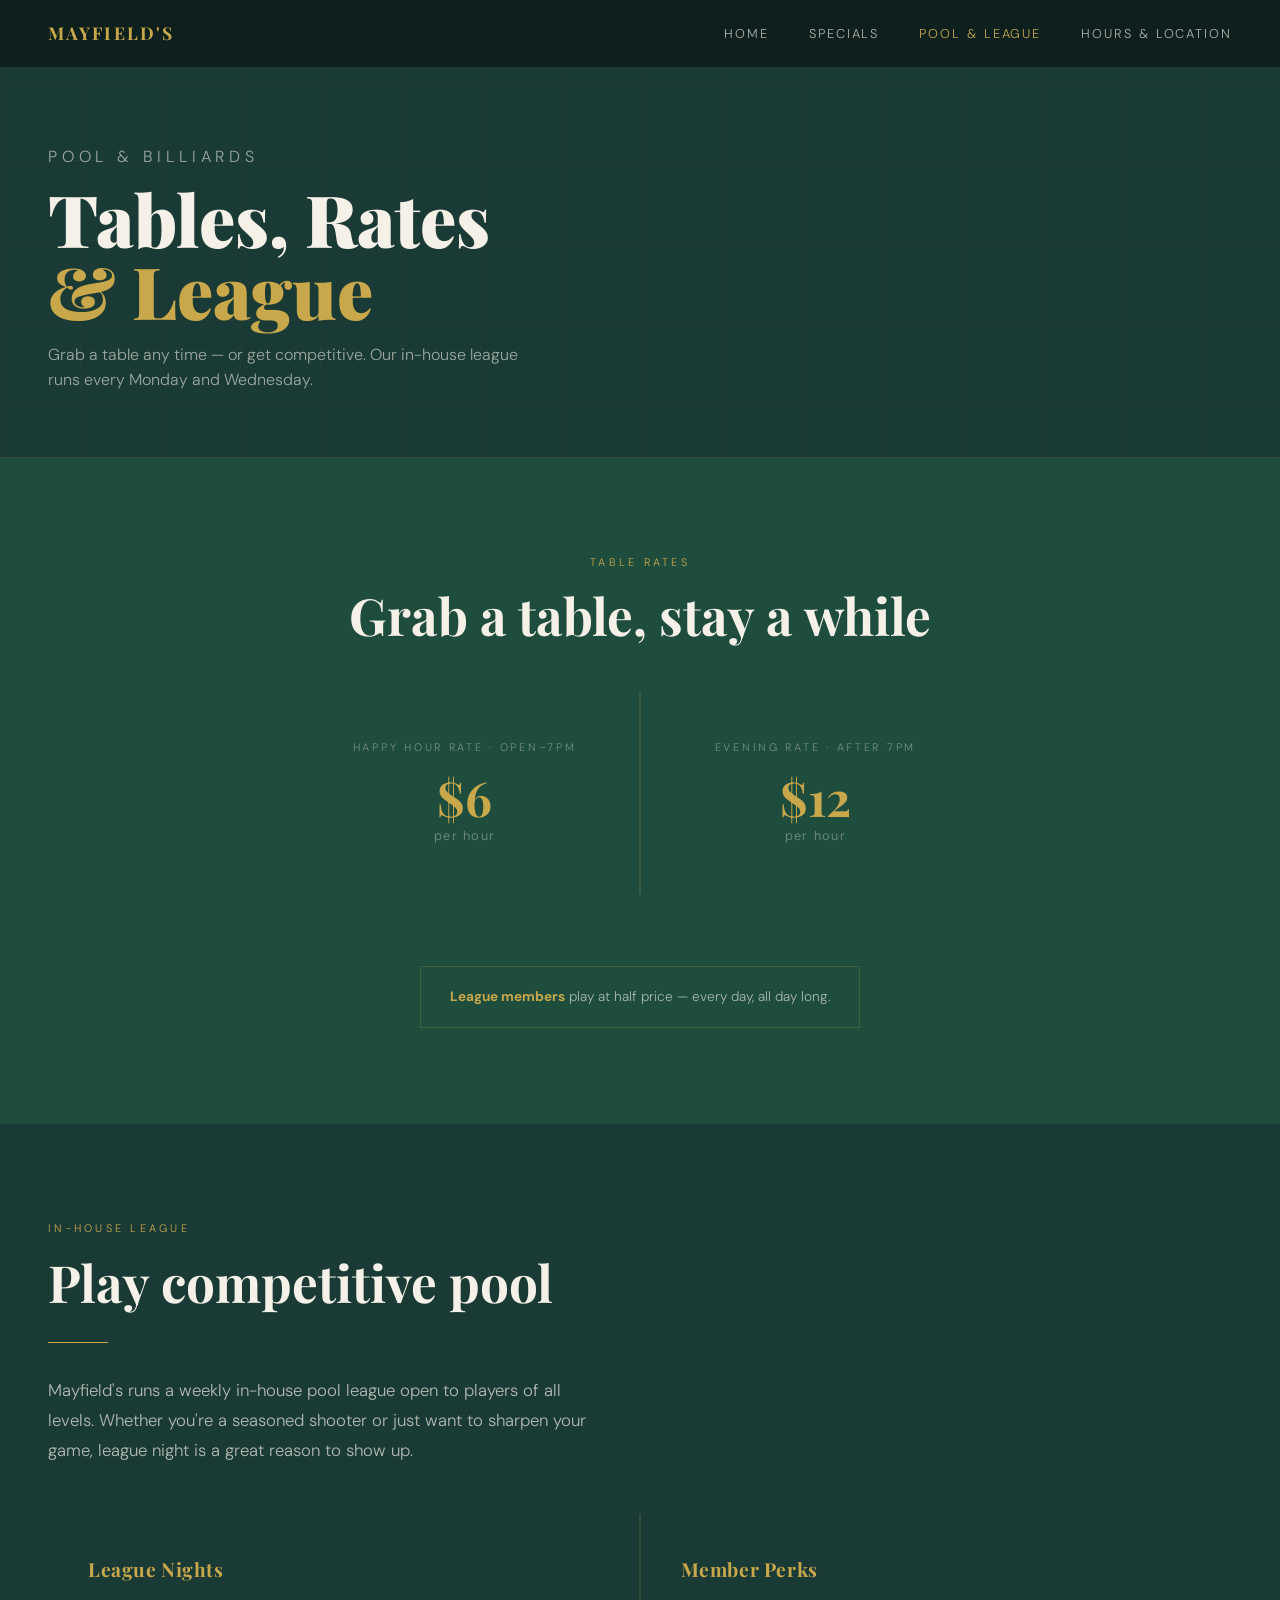
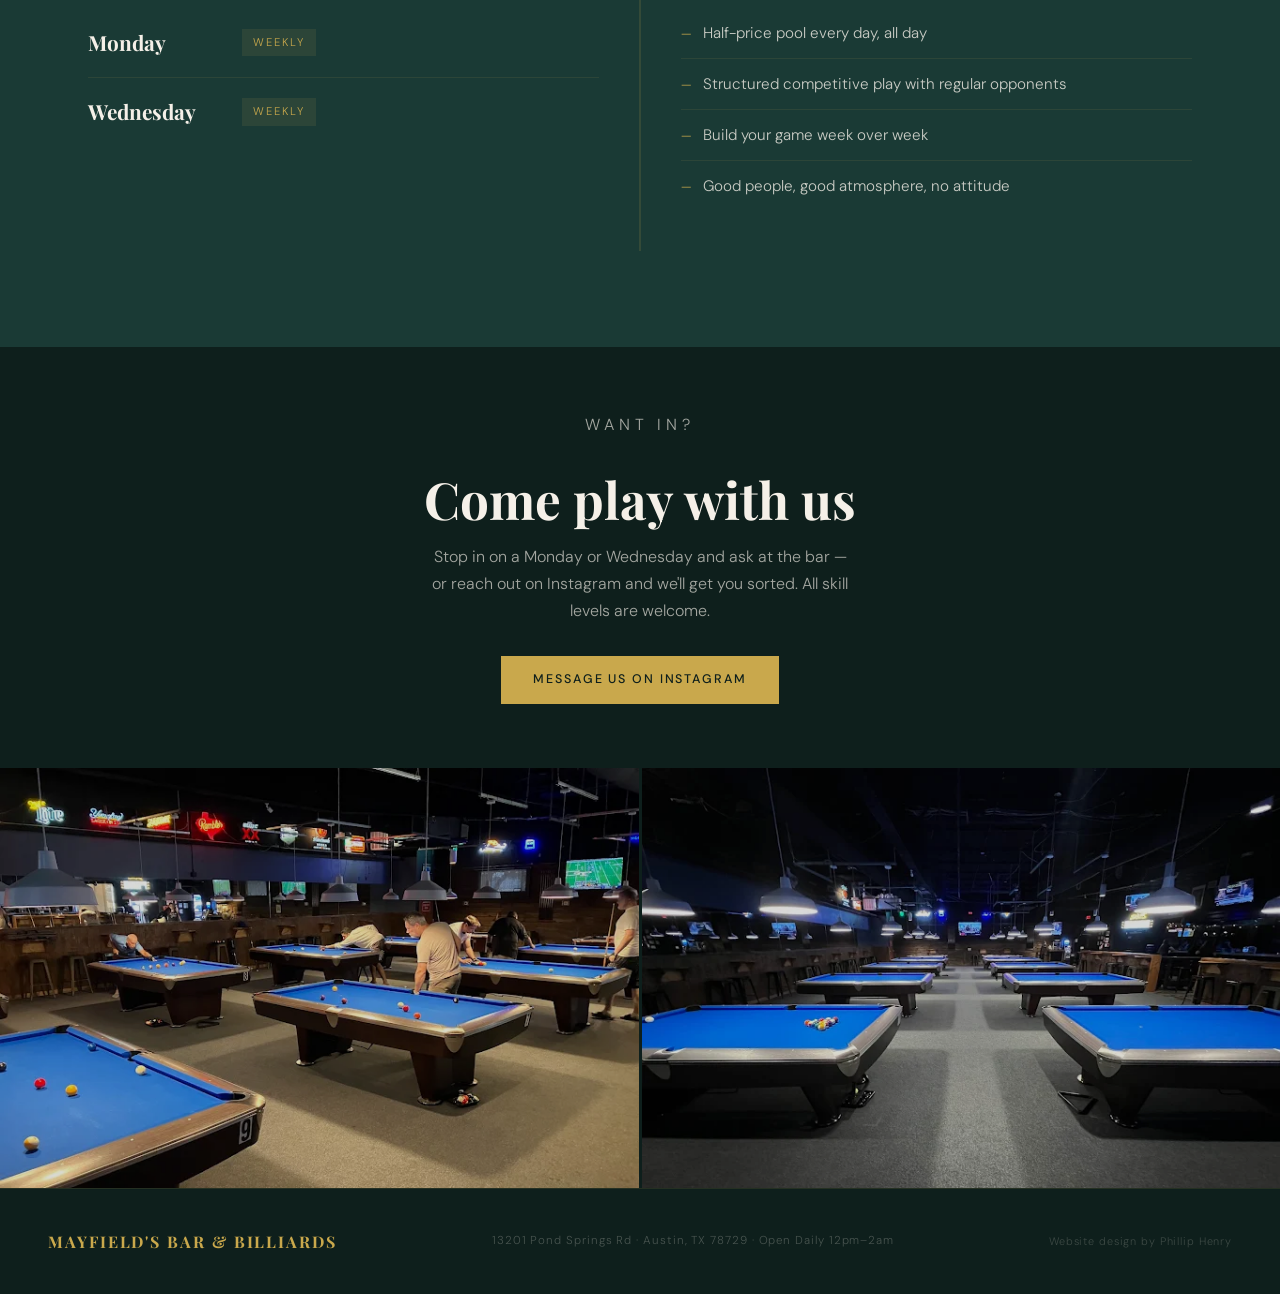
==== pool.html @ aad013f7 "Convert to multi-page site, add league section, shared stylesheet - Split single index.html into fou" ====
<!DOCTYPE html>
<html lang="en">
<head>
<meta charset="UTF-8">
<meta name="viewport" content="width=device-width, initial-scale=1.0">
<title>Pool, Rates & League — Mayfield's Bar & Billiards</title>
<meta name="description" content="Pool tables at Mayfield's Bar & Billiards. $6/hr happy hour, $12/hr after 7pm. In-house league plays every Monday and Wednesday — all skill levels welcome.">
<link rel="preconnect" href="https://fonts.googleapis.com">
<link href="https://fonts.googleapis.com/css2?family=Playfair+Display:wght@700;900&family=DM+Sans:wght@300;400;500&display=swap" rel="stylesheet">
<link rel="stylesheet" href="styles.css">
</head>
<body>

<!-- MOBILE MENU -->
<div class="mobile-menu" id="mobileMenu">
  <button class="mobile-menu-close" id="mobileClose" aria-label="Close menu">&#x2715;</button>
  <a href="index.html">Home</a>
  <a href="specials.html">Specials</a>
  <a href="pool.html">Pool &amp; League</a>
  <a href="hours.html">Hours &amp; Location</a>
</div>

<!-- NAV -->
<nav>
  <a href="index.html" class="nav-logo">Mayfield's</a>
  <ul class="nav-links">
    <li><a href="index.html">Home</a></li>
    <li><a href="specials.html">Specials</a></li>
    <li><a href="pool.html" class="active">Pool &amp; League</a></li>
    <li><a href="hours.html">Hours &amp; Location</a></li>
  </ul>
  <button class="hamburger" id="hamburger" aria-label="Open menu">
    <span></span><span></span><span></span>
  </button>
</nav>

<!-- PAGE HERO -->
<div class="page-hero">
  <p class="section-label">Pool &amp; Billiards</p>
  <h1>Tables, Rates<br><span style="color: var(--gold);">&amp; League</span></h1>
  <p>Grab a table any time — or get competitive. Our in-house league runs every Monday and Wednesday.</p>
</div>

<!-- POOL RATES -->
<section class="pool-section" id="rates">
  <p class="section-label">Table Rates</p>
  <h2 class="section-title">Grab a table, stay a while</h2>
  <div class="rates-container">
    <div class="rate-card">
      <p class="rate-time">Happy Hour Rate · Open–7pm</p>
      <p class="rate-price">$6</p>
      <p class="rate-unit">per hour</p>
    </div>
    <div class="rate-card">
      <p class="rate-time">Evening Rate · After 7pm</p>
      <p class="rate-price">$12</p>
      <p class="rate-unit">per hour</p>
    </div>
  </div>
  <div style="margin-top: 1.5rem;">
    <div class="rate-note">
      <strong>League members</strong> play at half price — every day, all day long.
    </div>
  </div>
</section>

<!-- LEAGUE -->
<section class="league-section" id="league">
  <p class="section-label">In-House League</p>
  <h2 class="section-title">Play competitive pool</h2>
  <div class="gold-rule"></div>
  <p class="league-intro">
    Mayfield's runs a weekly in-house pool league open to players of all levels. Whether you're a seasoned shooter or just want to sharpen your game, league night is a great reason to show up.
  </p>

  <div class="league-grid">

    <div class="league-card">
      <h3>League Nights</h3>
      <div class="league-night">
        <span class="league-day-name">Monday</span>
        <span class="league-night-tag">Weekly</span>
      </div>
      <div class="league-night">
        <span class="league-day-name">Wednesday</span>
        <span class="league-night-tag">Weekly</span>
      </div>
    </div>

    <div class="league-card">
      <h3>Member Perks</h3>
      <ul class="league-perks">
        <li>Half-price pool every day, all day</li>
        <li>Structured competitive play with regular opponents</li>
        <li>Build your game week over week</li>
        <li>Good people, good atmosphere, no attitude</li>
      </ul>
    </div>

  </div>
</section>

<!-- JOIN LEAGUE CTA -->
<div class="league-join">
  <p class="section-label" style="text-align: center;">Want In?</p>
  <h2 class="section-title" style="text-align: center; margin-bottom: 1rem;">Come play with us</h2>
  <p>Stop in on a Monday or Wednesday and ask at the bar — or reach out on Instagram and we'll get you sorted. All skill levels are welcome.</p>
  <a href="https://www.instagram.com/mayfields_bar__and_billiards/" class="btn-primary" target="_blank" rel="noopener noreferrer">Message Us on Instagram</a>
</div>

<!-- PHOTO STRIP -->
<div class="photo-strip">
  <img src="images/players.webp" alt="Players shooting pool at Mayfield's">
  <img src="images/tables-empty.webp" alt="Pool tables at Mayfield's Bar & Billiards">
</div>

<!-- FOOTER -->
<footer>
  <a href="index.html" class="footer-logo">Mayfield's Bar &amp; Billiards</a>
  <div class="footer-copy">13201 Pond Springs Rd · Austin, TX 78729 · Open Daily 12pm–2am</div>
  <div class="footer-credit">Website design by Phillip Henry</div>
</footer>

<script>
  const hamburger = document.getElementById('hamburger');
  const mobileMenu = document.getElementById('mobileMenu');
  const mobileClose = document.getElementById('mobileClose');
  hamburger.addEventListener('click', () => mobileMenu.classList.add('open'));
  mobileClose.addEventListener('click', () => mobileMenu.classList.remove('open'));
  mobileMenu.addEventListener('click', e => { if (e.target === mobileMenu) mobileMenu.classList.remove('open'); });
</script>
</body>
</html>
---- styles.css ----
/* ─── RESET & TOKENS ─── */
*, *::before, *::after { margin: 0; padding: 0; box-sizing: border-box; }

:root {
  --teal: #1a3a35;
  --teal-mid: #2a5248;
  --teal-light: #3d7a6e;
  --gold: #c9a84c;
  --gold-light: #e0c075;
  --cream: #f5f0e8;
  --dark: #0e1f1c;
  --felt: #1e4d3e;
}

html { scroll-behavior: smooth; }

body {
  background: var(--dark);
  color: var(--cream);
  font-family: 'DM Sans', sans-serif;
  font-weight: 300;
  line-height: 1.6;
  overflow-x: hidden;
}

body::before {
  content: '';
  position: fixed;
  inset: 0;
  background-image: url("data:image/svg+xml,%3Csvg viewBox='0 0 256 256' xmlns='http://www.w3.org/2000/svg'%3E%3Cfilter id='noise'%3E%3CfeTurbulence type='fractalNoise' baseFrequency='0.9' numOctaves='4' stitchTiles='stitch'/%3E%3C/filter%3E%3Crect width='100%25' height='100%25' filter='url(%23noise)' opacity='0.04'/%3E%3C/svg%3E");
  pointer-events: none;
  z-index: 0;
  opacity: 0.4;
}

/* ─── NAV ─── */
nav {
  position: fixed;
  top: 0; left: 0; right: 0;
  z-index: 100;
  display: flex;
  justify-content: space-between;
  align-items: center;
  padding: 1.2rem 3rem;
  background: rgba(14, 31, 28, 0.92);
  backdrop-filter: blur(12px);
  border-bottom: 1px solid rgba(201, 168, 76, 0.15);
}

.nav-logo {
  font-family: 'Playfair Display', serif;
  font-size: 1.1rem;
  font-weight: 700;
  color: var(--gold);
  letter-spacing: 0.12em;
  text-transform: uppercase;
  text-decoration: none;
}

.nav-links {
  display: flex;
  gap: 2.5rem;
  list-style: none;
}

.nav-links a {
  color: var(--cream);
  text-decoration: none;
  font-size: 0.8rem;
  letter-spacing: 0.15em;
  text-transform: uppercase;
  opacity: 0.7;
  transition: opacity 0.2s, color 0.2s;
}

.nav-links a:hover,
.nav-links a.active { opacity: 1; color: var(--gold); }

/* Hamburger */
.hamburger {
  display: none;
  flex-direction: column;
  gap: 5px;
  background: none;
  border: none;
  padding: 4px;
  cursor: pointer;
}

.hamburger span {
  display: block;
  width: 22px;
  height: 2px;
  background: var(--gold);
}

/* Mobile overlay menu */
.mobile-menu {
  display: none;
  position: fixed;
  inset: 0;
  background: rgba(14, 31, 28, 0.98);
  z-index: 99;
  flex-direction: column;
  justify-content: center;
  align-items: center;
  gap: 2.5rem;
}

.mobile-menu.open { display: flex; }

.mobile-menu a {
  color: var(--cream);
  text-decoration: none;
  font-size: 1.4rem;
  font-family: 'Playfair Display', serif;
  letter-spacing: 0.05em;
  transition: color 0.2s;
}

.mobile-menu a:hover { color: var(--gold); }

.mobile-menu-close {
  position: absolute;
  top: 1.5rem;
  right: 1.5rem;
  font-size: 2rem;
  color: var(--gold);
  background: none;
  border: none;
  cursor: pointer;
  line-height: 1;
  padding: 0.5rem;
}

/* ─── PAGE HERO (inner pages) ─── */
.page-hero {
  padding: 9rem 3rem 4rem;
  background: var(--teal);
  border-bottom: 1px solid rgba(201, 168, 76, 0.15);
  position: relative;
  z-index: 1;
  overflow: hidden;
}

.page-hero::after {
  content: '';
  position: absolute;
  inset: 0;
  background-image:
    linear-gradient(rgba(201, 168, 76, 0.03) 1px, transparent 1px),
    linear-gradient(90deg, rgba(201, 168, 76, 0.03) 1px, transparent 1px);
  background-size: 80px 80px;
}

.page-hero .section-label { margin-bottom: 0.75rem; }

.page-hero h1 {
  font-family: 'Playfair Display', serif;
  font-size: clamp(2.5rem, 6vw, 4.5rem);
  font-weight: 900;
  line-height: 1;
  color: var(--cream);
  margin-bottom: 1rem;
  position: relative;
  z-index: 1;
}

.page-hero p {
  font-size: 1rem;
  color: rgba(245, 240, 232, 0.6);
  max-width: 480px;
  position: relative;
  z-index: 1;
}

/* ─── SHARED SECTION STYLES ─── */
section {
  position: relative;
  z-index: 1;
  padding: 6rem 3rem;
}

.section-label {
  font-size: 0.68rem;
  letter-spacing: 0.3em;
  text-transform: uppercase;
  color: var(--gold);
  margin-bottom: 1rem;
}

.section-title {
  font-family: 'Playfair Display', serif;
  font-size: clamp(2rem, 4vw, 3.2rem);
  font-weight: 700;
  line-height: 1.1;
  color: var(--cream);
  margin-bottom: 2rem;
}

.gold-rule {
  width: 60px;
  height: 1px;
  background: var(--gold);
  margin-bottom: 2rem;
}

/* ─── BUTTONS ─── */
.btn-primary {
  background: var(--gold);
  color: var(--dark);
  padding: 0.85rem 2rem;
  border: none;
  font-family: 'DM Sans', sans-serif;
  font-size: 0.78rem;
  font-weight: 500;
  letter-spacing: 0.15em;
  text-transform: uppercase;
  cursor: pointer;
  text-decoration: none;
  display: inline-block;
  transition: background 0.2s, transform 0.15s;
}

.btn-primary:hover { background: var(--gold-light); transform: translateY(-1px); }

.btn-ghost {
  border: 1px solid rgba(201, 168, 76, 0.4);
  color: var(--gold);
  padding: 0.85rem 2rem;
  background: none;
  font-family: 'DM Sans', sans-serif;
  font-size: 0.78rem;
  font-weight: 500;
  letter-spacing: 0.15em;
  text-transform: uppercase;
  cursor: pointer;
  text-decoration: none;
  display: inline-block;
  transition: border-color 0.2s, background 0.2s;
}

.btn-ghost:hover { border-color: var(--gold); background: rgba(201, 168, 76, 0.08); }

/* ─── HERO (index only) ─── */
.hero {
  min-height: 100vh;
  display: flex;
  flex-direction: column;
  justify-content: flex-end;
  padding: 0 3rem 5rem;
  position: relative;
  background: linear-gradient(160deg, rgba(14,31,28,0.92) 0%, rgba(26,58,53,0.85) 60%, rgba(30,77,62,0.92) 100%), url('images/interior.jpg') center/cover no-repeat;
  overflow: hidden;
}

.hero-decoration {
  position: absolute;
  top: 15%;
  right: 8%;
  width: 280px;
  height: 280px;
  opacity: 0.06;
}

.table-lines {
  position: absolute;
  inset: 0;
  background-image:
    linear-gradient(rgba(201, 168, 76, 0.04) 1px, transparent 1px),
    linear-gradient(90deg, rgba(201, 168, 76, 0.04) 1px, transparent 1px);
  background-size: 80px 80px;
}

.hero-eyebrow {
  font-size: 0.72rem;
  letter-spacing: 0.3em;
  text-transform: uppercase;
  color: var(--gold);
  margin-bottom: 1rem;
  animation: fadeUp 0.8s ease forwards;
  opacity: 0;
}

.hero-title {
  font-family: 'Playfair Display', serif;
  font-size: clamp(4rem, 9vw, 8rem);
  font-weight: 900;
  line-height: 0.9;
  color: var(--cream);
  margin-bottom: 1.5rem;
  animation: fadeUp 0.8s 0.15s ease forwards;
  opacity: 0;
}

.hero-title span { color: var(--gold); display: block; }

.hero-sub {
  font-size: 1rem;
  color: rgba(245, 240, 232, 0.55);
  letter-spacing: 0.05em;
  max-width: 360px;
  margin-bottom: 2.5rem;
  animation: fadeUp 0.8s 0.3s ease forwards;
  opacity: 0;
}

.hero-cta {
  display: flex;
  gap: 1rem;
  flex-wrap: wrap;
  animation: fadeUp 0.8s 0.45s ease forwards;
  opacity: 0;
}

.hero-scroll-hint {
  position: absolute;
  bottom: 2rem;
  right: 3rem;
  font-size: 0.68rem;
  letter-spacing: 0.25em;
  text-transform: uppercase;
  color: rgba(245, 240, 232, 0.3);
  writing-mode: vertical-rl;
  animation: fadeUp 1s 0.8s ease forwards;
  opacity: 0;
}

/* ─── ABOUT ─── */
.about {
  background: var(--teal);
  display: grid;
  grid-template-columns: 1fr 1fr;
  gap: 5rem;
  align-items: center;
}

.about-text p {
  font-size: 1.05rem;
  color: rgba(245, 240, 232, 0.75);
  line-height: 1.8;
  margin-bottom: 1.2rem;
}

.about-stats {
  display: grid;
  grid-template-columns: 1fr 1fr;
  gap: 1.5px;
  background: rgba(201, 168, 76, 0.15);
}

.stat-box {
  background: var(--teal);
  padding: 2.5rem 2rem;
  text-align: center;
}

.stat-num {
  font-family: 'Playfair Display', serif;
  font-size: 3rem;
  font-weight: 700;
  color: var(--gold);
  display: block;
  line-height: 1;
  margin-bottom: 0.5rem;
}

.stat-label {
  font-size: 0.72rem;
  letter-spacing: 0.2em;
  text-transform: uppercase;
  color: rgba(245, 240, 232, 0.5);
}

/* ─── PHOTO STRIP ─── */
.photo-strip {
  display: grid;
  grid-template-columns: 1fr 1fr;
  height: 420px;
  gap: 3px;
  position: relative;
  z-index: 1;
}

.photo-strip img {
  width: 100%;
  height: 100%;
  object-fit: cover;
  display: block;
  filter: brightness(0.85);
  transition: filter 0.3s;
}

.photo-strip img:hover { filter: brightness(1); }

/* ─── PAGE LINK CARDS (home teaser grid) ─── */
.page-links { background: var(--dark); }

.page-link-grid {
  display: grid;
  grid-template-columns: repeat(3, 1fr);
  gap: 1.5px;
  background: rgba(201, 168, 76, 0.15);
  margin-top: 3rem;
}

.page-link-card {
  background: var(--dark);
  padding: 3rem 2.5rem;
  text-decoration: none;
  color: inherit;
  display: block;
  transition: background 0.2s;
}

.page-link-card:hover { background: rgba(26, 58, 53, 0.8); }

.page-link-card h3 {
  font-family: 'Playfair Display', serif;
  font-size: 1.4rem;
  color: var(--cream);
  margin-bottom: 0.75rem;
}

.page-link-card > p {
  font-size: 0.9rem;
  color: rgba(245, 240, 232, 0.6);
  line-height: 1.7;
  margin-bottom: 1.5rem;
}

.link-arrow {
  font-size: 0.75rem;
  letter-spacing: 0.15em;
  text-transform: uppercase;
  color: var(--gold);
}

/* ─── SPECIALS ─── */
.specials { background: var(--dark); }

.specials-grid {
  display: grid;
  grid-template-columns: 1fr 1fr;
  gap: 3rem;
  margin-top: 3rem;
}

.happy-hour-card {
  background: var(--teal);
  border: 1px solid rgba(201, 168, 76, 0.25);
  padding: 2.5rem;
  position: relative;
  overflow: hidden;
}

.happy-hour-card::before {
  content: 'HAPPY HOUR';
  position: absolute;
  top: -0.5rem;
  right: -1rem;
  font-family: 'Playfair Display', serif;
  font-size: 5rem;
  font-weight: 900;
  color: rgba(201, 168, 76, 0.05);
  white-space: nowrap;
  pointer-events: none;
}

.happy-hour-card h3 {
  font-family: 'Playfair Display', serif;
  font-size: 1.4rem;
  color: var(--gold);
  margin-bottom: 0.4rem;
}

.happy-hour-card .subtitle {
  font-size: 0.75rem;
  letter-spacing: 0.15em;
  text-transform: uppercase;
  color: rgba(245, 240, 232, 0.4);
  margin-bottom: 1.8rem;
}

.hh-item {
  display: flex;
  justify-content: space-between;
  align-items: center;
  padding: 0.7rem 0;
  border-bottom: 1px solid rgba(201, 168, 76, 0.1);
  font-size: 0.95rem;
}

.hh-item:last-child { border-bottom: none; }
.hh-price { color: var(--gold); font-weight: 500; }

.daily-specials-card {
  background: var(--teal);
  border: 1px solid rgba(201, 168, 76, 0.25);
  padding: 2.5rem;
}

.daily-specials-card h3 {
  font-family: 'Playfair Display', serif;
  font-size: 1.4rem;
  color: var(--gold);
  margin-bottom: 0.4rem;
}

.daily-specials-card .subtitle {
  font-size: 0.75rem;
  letter-spacing: 0.15em;
  text-transform: uppercase;
  color: rgba(245, 240, 232, 0.4);
  margin-bottom: 1.8rem;
}

.day-row {
  display: flex;
  gap: 1rem;
  padding: 0.6rem 0;
  border-bottom: 1px solid rgba(201, 168, 76, 0.08);
  font-size: 0.9rem;
  align-items: baseline;
}

.day-row:last-child { border-bottom: none; }

.day-name {
  font-weight: 500;
  color: var(--gold);
  min-width: 80px;
  font-size: 0.78rem;
  letter-spacing: 0.1em;
  text-transform: uppercase;
}

.day-deal { color: rgba(245, 240, 232, 0.75); }

/* ─── POOL RATES ─── */
.pool-section { background: var(--felt); text-align: center; }

.rates-container {
  display: flex;
  gap: 1.5px;
  background: rgba(201, 168, 76, 0.15);
  margin: 3rem auto 0;
  max-width: 700px;
}

.rate-card {
  flex: 1;
  background: var(--felt);
  padding: 3rem 2rem;
  text-align: center;
}

.rate-time {
  font-size: 0.68rem;
  letter-spacing: 0.25em;
  text-transform: uppercase;
  color: rgba(245, 240, 232, 0.4);
  margin-bottom: 1rem;
}

.rate-price {
  font-family: 'Playfair Display', serif;
  font-size: 3rem;
  font-weight: 700;
  color: var(--gold);
  line-height: 1;
  margin-bottom: 0.3rem;
}

.rate-unit {
  font-size: 0.8rem;
  color: rgba(245, 240, 232, 0.4);
  letter-spacing: 0.1em;
}

.rate-note {
  margin-top: 3rem;
  padding: 1.2rem 1.8rem;
  border: 1px solid rgba(201, 168, 76, 0.2);
  display: inline-block;
  font-size: 0.85rem;
  color: rgba(245, 240, 232, 0.65);
}

.rate-note strong { color: var(--gold); }

/* ─── LEAGUE ─── */
.league-section { background: var(--teal); }

.league-intro {
  font-size: 1.05rem;
  color: rgba(245, 240, 232, 0.7);
  max-width: 560px;
  line-height: 1.8;
  margin-bottom: 3rem;
}

.league-grid {
  display: grid;
  grid-template-columns: 1fr 1fr;
  gap: 1.5px;
  background: rgba(201, 168, 76, 0.15);
}

.league-card {
  background: var(--teal);
  padding: 2.5rem;
}

.league-card h3 {
  font-family: 'Playfair Display', serif;
  font-size: 1.2rem;
  color: var(--gold);
  margin-bottom: 1.5rem;
  letter-spacing: 0.03em;
}

.league-night {
  display: flex;
  align-items: center;
  gap: 1.5rem;
  padding: 1.1rem 0;
  border-bottom: 1px solid rgba(201, 168, 76, 0.1);
}

.league-night:last-of-type { border-bottom: none; }

.league-day-name {
  font-family: 'Playfair Display', serif;
  font-size: 1.3rem;
  font-weight: 700;
  color: var(--cream);
  min-width: 130px;
}

.league-night-tag {
  font-size: 0.7rem;
  letter-spacing: 0.18em;
  text-transform: uppercase;
  color: var(--gold);
  background: rgba(201, 168, 76, 0.1);
  padding: 0.3rem 0.7rem;
}

.league-perks {
  list-style: none;
}

.league-perks li {
  display: flex;
  align-items: flex-start;
  gap: 0.75rem;
  padding: 0.85rem 0;
  border-bottom: 1px solid rgba(201, 168, 76, 0.1);
  font-size: 0.95rem;
  color: rgba(245, 240, 232, 0.8);
  line-height: 1.5;
}

.league-perks li:last-child { border-bottom: none; }

.league-perks li::before {
  content: '—';
  color: var(--gold);
  font-size: 0.8rem;
  flex-shrink: 0;
  margin-top: 0.15rem;
}

.league-join {
  background: var(--dark);
  text-align: center;
  padding: 4rem 3rem;
}

.league-join p {
  font-size: 1rem;
  color: rgba(245, 240, 232, 0.65);
  margin-bottom: 2rem;
  max-width: 420px;
  margin-left: auto;
  margin-right: auto;
  line-height: 1.7;
}

/* ─── HOURS ─── */
.hours-section {
  background: var(--teal);
  display: grid;
  grid-template-columns: 1fr 1fr;
  gap: 5rem;
  align-items: center;
}

.hours-list { margin-top: 1.5rem; }

.hours-row {
  display: flex;
  justify-content: space-between;
  padding: 0.75rem 0;
  border-bottom: 1px solid rgba(201, 168, 76, 0.1);
  font-size: 0.9rem;
}

.hours-row:last-child { border-bottom: none; }
.hours-day { color: rgba(245, 240, 232, 0.5); }
.hours-time { color: var(--cream); }

/* ─── SOCIAL ─── */
.social-section { background: var(--dark); text-align: center; }

.social-icons {
  display: flex;
  gap: 1.5rem;
  margin-top: 2rem;
  justify-content: center;
  flex-wrap: wrap;
}

.social-link {
  display: flex;
  align-items: center;
  gap: 0.6rem;
  padding: 0.7rem 1.4rem;
  border: 1px solid rgba(201, 168, 76, 0.3);
  color: var(--gold);
  text-decoration: none;
  font-size: 0.78rem;
  letter-spacing: 0.12em;
  text-transform: uppercase;
  transition: background 0.2s;
}

.social-link:hover { background: rgba(201, 168, 76, 0.08); }

/* ─── LOCATION ─── */
.location-section {
  background: var(--dark);
  text-align: center;
  padding-bottom: 0;
}

.address-block {
  margin-top: 1.5rem;
  font-size: 1rem;
  color: rgba(245, 240, 232, 0.7);
  line-height: 1.9;
}

.map-embed {
  margin-top: 3rem;
  border-top: 1px solid rgba(201, 168, 76, 0.15);
  overflow: hidden;
  width: 100%;
}

/* ─── FOOTER ─── */
footer {
  background: var(--dark);
  border-top: 1px solid rgba(201, 168, 76, 0.12);
  padding: 2.5rem 3rem;
  display: flex;
  justify-content: space-between;
  align-items: center;
  position: relative;
  z-index: 1;
}

.footer-logo {
  font-family: 'Playfair Display', serif;
  font-size: 1rem;
  font-weight: 700;
  color: var(--gold);
  letter-spacing: 0.12em;
  text-transform: uppercase;
  text-decoration: none;
}

.footer-copy {
  font-size: 0.72rem;
  color: rgba(245, 240, 232, 0.25);
  letter-spacing: 0.08em;
}

.footer-credit {
  font-size: 0.68rem;
  color: rgba(245, 240, 232, 0.2);
  letter-spacing: 0.08em;
}

/* ─── ANIMATION ─── */
@keyframes fadeUp {
  from { opacity: 0; transform: translateY(24px); }
  to   { opacity: 1; transform: translateY(0); }
}

/* ─── RESPONSIVE ─── */
@media (max-width: 768px) {
  nav { padding: 1rem 1.5rem; }
  .nav-links { display: none; }
  .hamburger { display: flex; }

  section { padding: 4rem 1.5rem; }
  .page-hero { padding: 7rem 1.5rem 3rem; }
  .hero { padding: 0 1.5rem 4rem; }

  .about,
  .hours-section { grid-template-columns: 1fr; gap: 2.5rem; }

  .photo-strip { grid-template-columns: 1fr; height: auto; }
  .photo-strip img { height: 260px; }

  .specials-grid,
  .league-grid,
  .page-link-grid { grid-template-columns: 1fr; gap: 0; }

  .rates-container { flex-direction: column; }

  footer { flex-direction: column; gap: 1rem; text-align: center; }
}
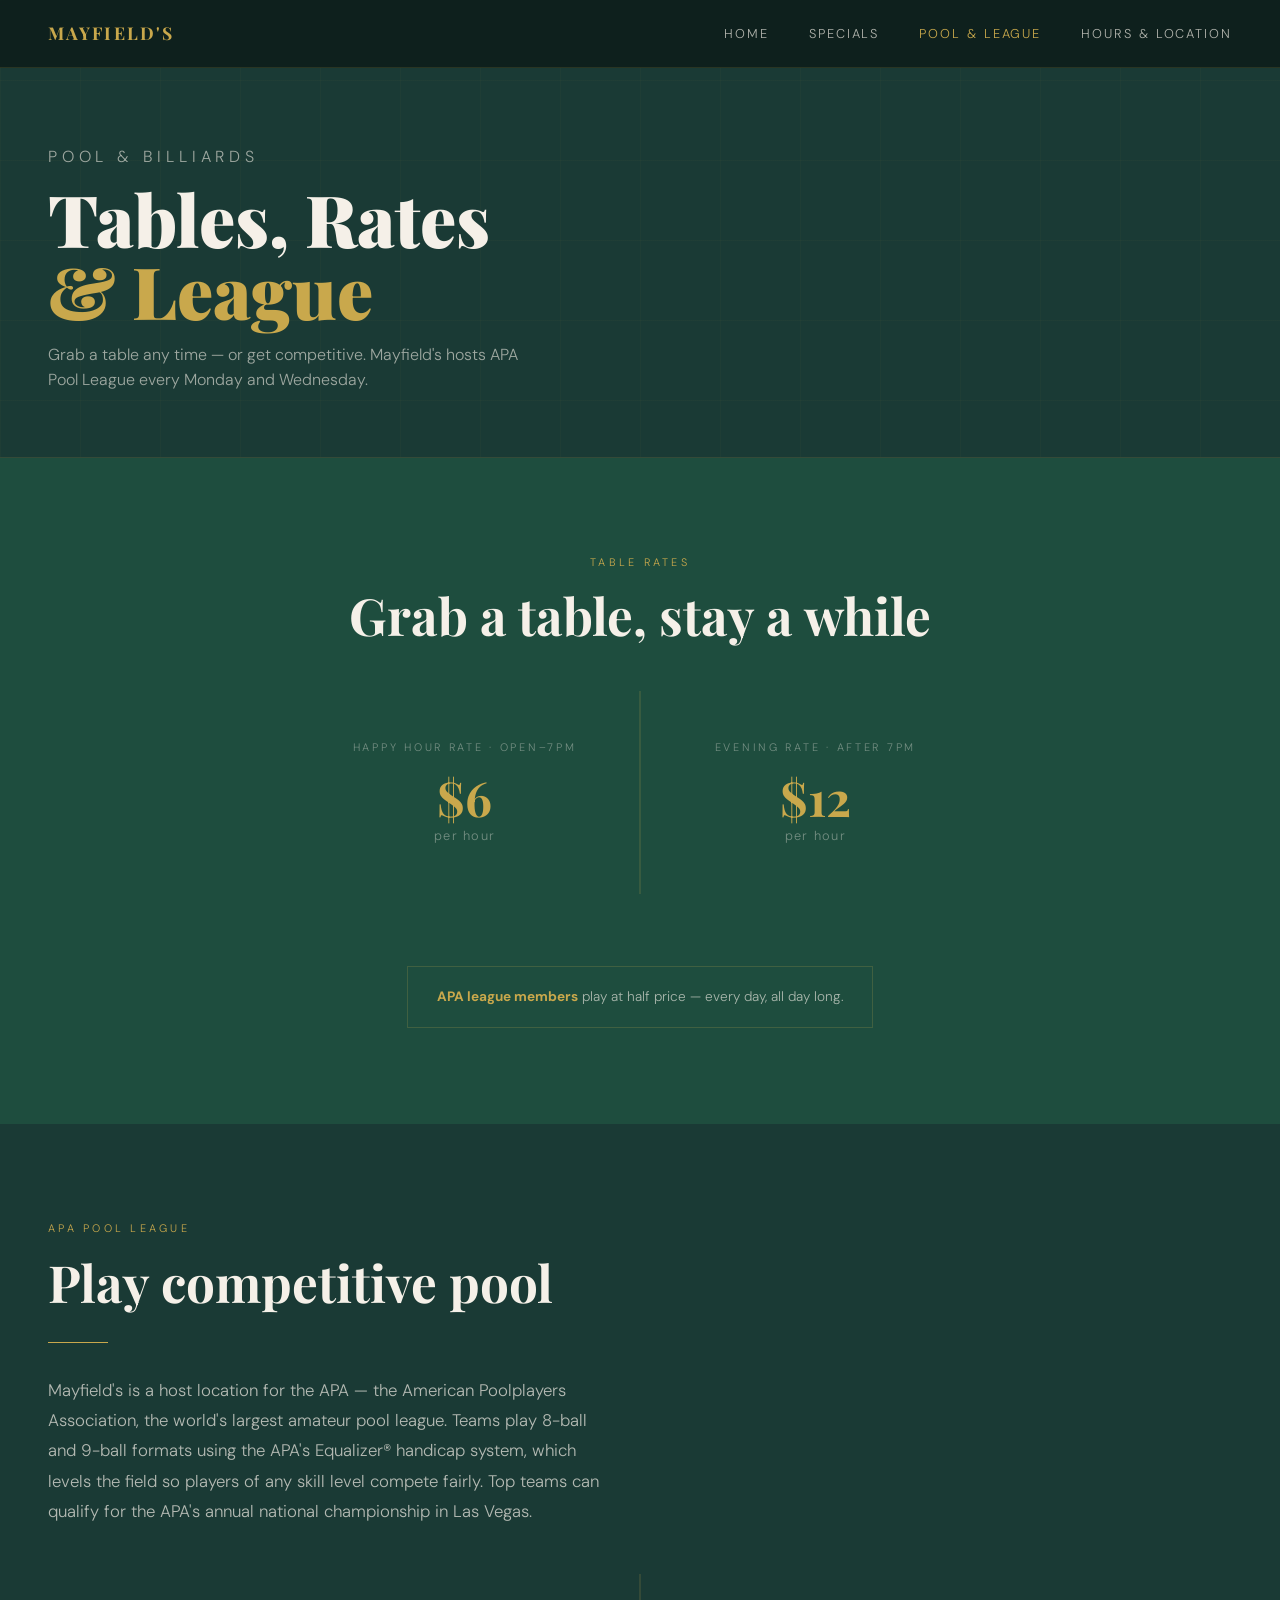
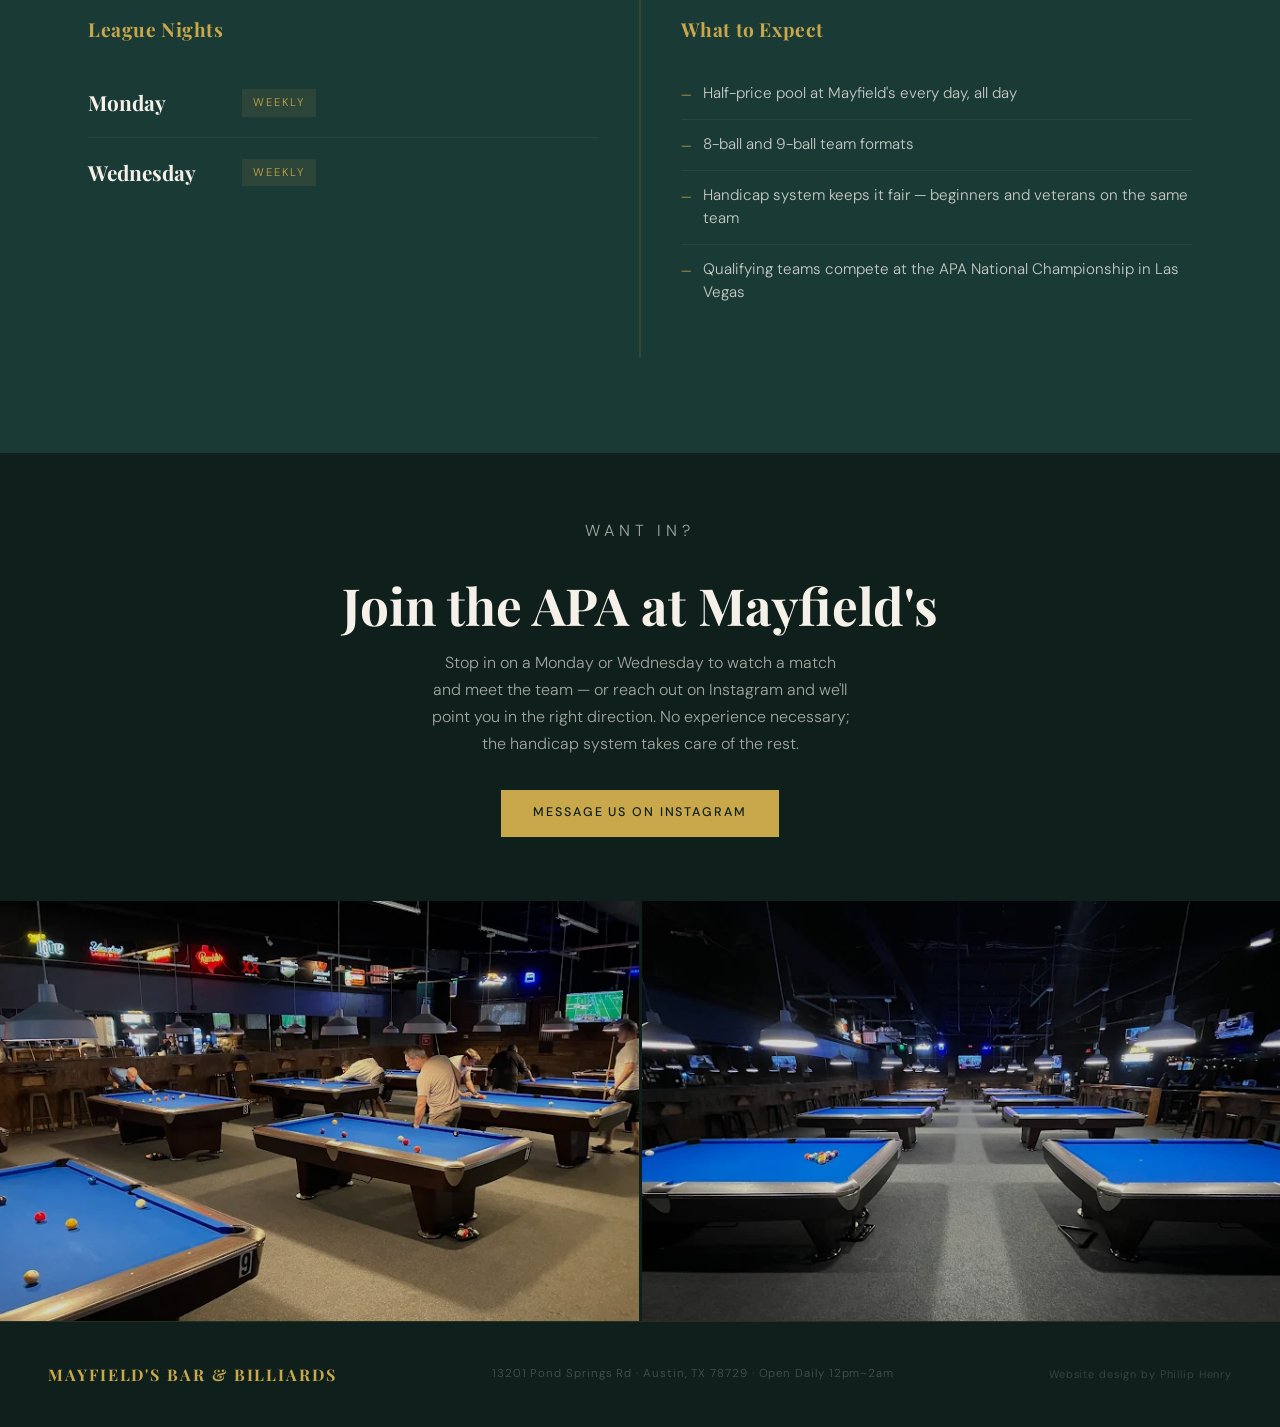
==== commit 85a878a4: "Update league references to APA Pool League with accurate description" ====
--- a/pool.html
+++ b/pool.html
@@ -4,7 +4,7 @@
 <meta charset="UTF-8">
 <meta name="viewport" content="width=device-width, initial-scale=1.0">
 <title>Pool, Rates & League — Mayfield's Bar & Billiards</title>
-<meta name="description" content="Pool tables at Mayfield's Bar & Billiards. $6/hr happy hour, $12/hr after 7pm. In-house league plays every Monday and Wednesday — all skill levels welcome.">
+<meta name="description" content="Pool tables at Mayfield's Bar & Billiards. $6/hr happy hour, $12/hr after 7pm. APA Pool League meets every Monday and Wednesday — handicapped play, all skill levels welcome.">
 <link rel="preconnect" href="https://fonts.googleapis.com">
 <link href="https://fonts.googleapis.com/css2?family=Playfair+Display:wght@700;900&family=DM+Sans:wght@300;400;500&display=swap" rel="stylesheet">
 <link rel="stylesheet" href="styles.css">
@@ -38,7 +38,7 @@
 <div class="page-hero">
   <p class="section-label">Pool &amp; Billiards</p>
   <h1>Tables, Rates<br><span style="color: var(--gold);">&amp; League</span></h1>
-  <p>Grab a table any time — or get competitive. Our in-house league runs every Monday and Wednesday.</p>
+  <p>Grab a table any time — or get competitive. Mayfield's hosts APA Pool League every Monday and Wednesday.</p>
 </div>
 
 <!-- POOL RATES -->
@@ -59,18 +59,18 @@
   </div>
   <div style="margin-top: 1.5rem;">
     <div class="rate-note">
-      <strong>League members</strong> play at half price — every day, all day long.
+      <strong>APA league members</strong> play at half price — every day, all day long.
     </div>
   </div>
 </section>
 
 <!-- LEAGUE -->
 <section class="league-section" id="league">
-  <p class="section-label">In-House League</p>
+  <p class="section-label">APA Pool League</p>
   <h2 class="section-title">Play competitive pool</h2>
   <div class="gold-rule"></div>
   <p class="league-intro">
-    Mayfield's runs a weekly in-house pool league open to players of all levels. Whether you're a seasoned shooter or just want to sharpen your game, league night is a great reason to show up.
+    Mayfield's is a host location for the APA — the American Poolplayers Association, the world's largest amateur pool league. Teams play 8-ball and 9-ball formats using the APA's Equalizer® handicap system, which levels the field so players of any skill level compete fairly. Top teams can qualify for the APA's annual national championship in Las Vegas.
   </p>
 
   <div class="league-grid">
@@ -88,12 +88,12 @@
     </div>
 
     <div class="league-card">
-      <h3>Member Perks</h3>
+      <h3>What to Expect</h3>
       <ul class="league-perks">
-        <li>Half-price pool every day, all day</li>
-        <li>Structured competitive play with regular opponents</li>
-        <li>Build your game week over week</li>
-        <li>Good people, good atmosphere, no attitude</li>
+        <li>Half-price pool at Mayfield's every day, all day</li>
+        <li>8-ball and 9-ball team formats</li>
+        <li>Handicap system keeps it fair — beginners and veterans on the same team</li>
+        <li>Qualifying teams compete at the APA National Championship in Las Vegas</li>
       </ul>
     </div>
 
@@ -103,8 +103,8 @@
 <!-- JOIN LEAGUE CTA -->
 <div class="league-join">
   <p class="section-label" style="text-align: center;">Want In?</p>
-  <h2 class="section-title" style="text-align: center; margin-bottom: 1rem;">Come play with us</h2>
-  <p>Stop in on a Monday or Wednesday and ask at the bar — or reach out on Instagram and we'll get you sorted. All skill levels are welcome.</p>
+  <h2 class="section-title" style="text-align: center; margin-bottom: 1rem;">Join the APA at Mayfield's</h2>
+  <p>Stop in on a Monday or Wednesday to watch a match and meet the team — or reach out on Instagram and we'll point you in the right direction. No experience necessary; the handicap system takes care of the rest.</p>
   <a href="https://www.instagram.com/mayfields_bar__and_billiards/" class="btn-primary" target="_blank" rel="noopener noreferrer">Message Us on Instagram</a>
 </div>
 
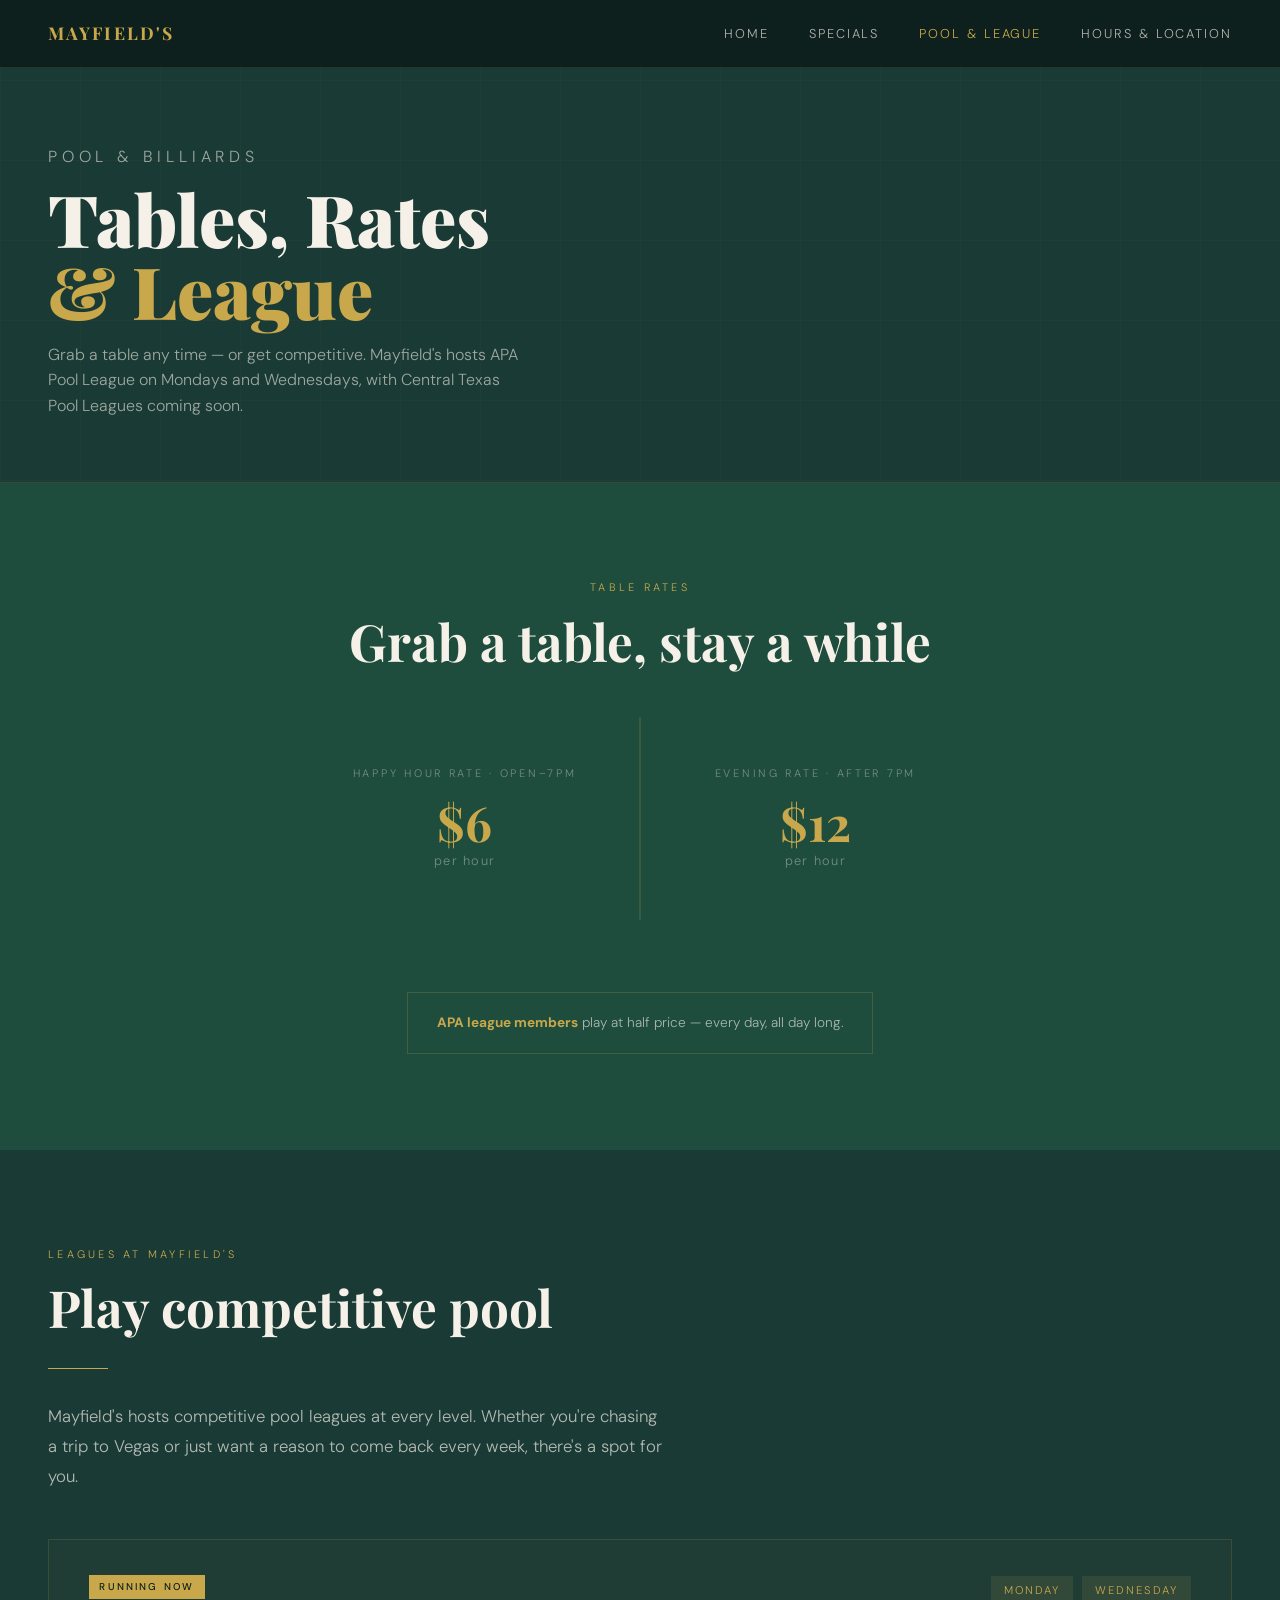
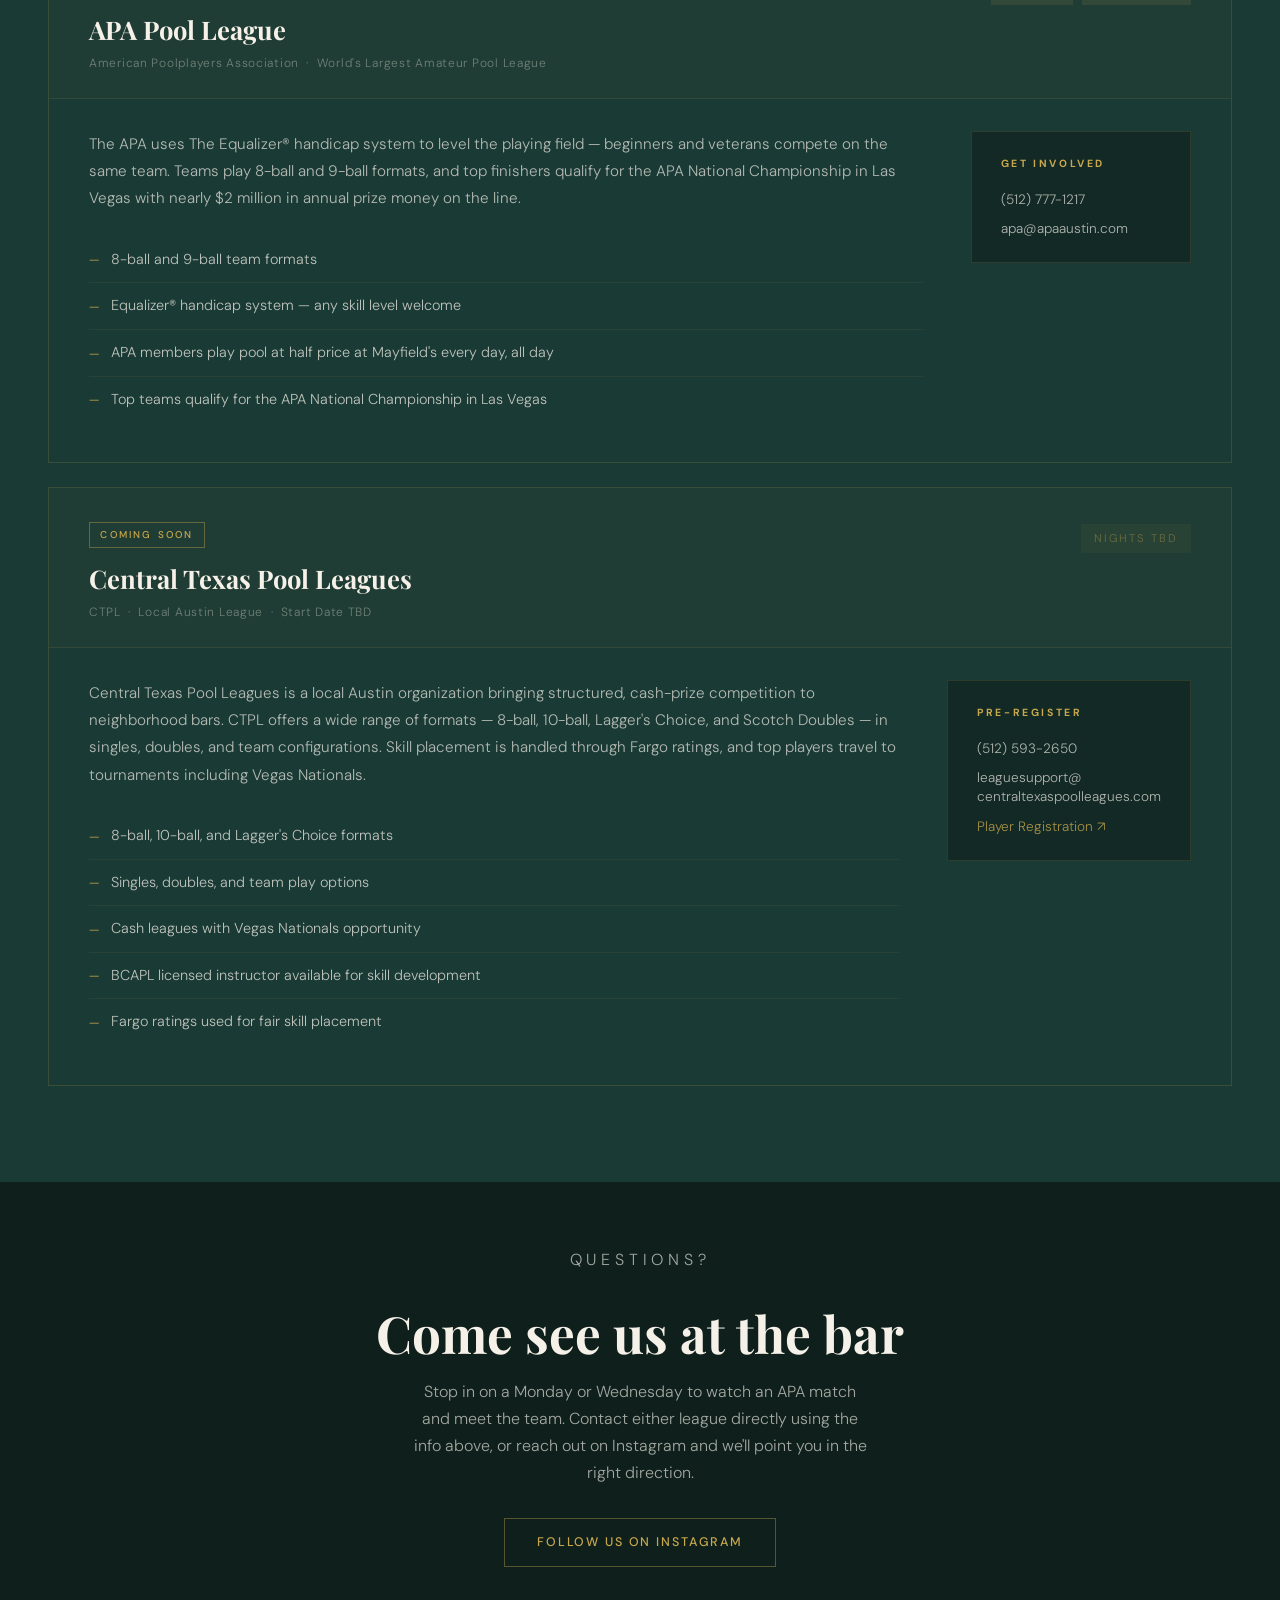
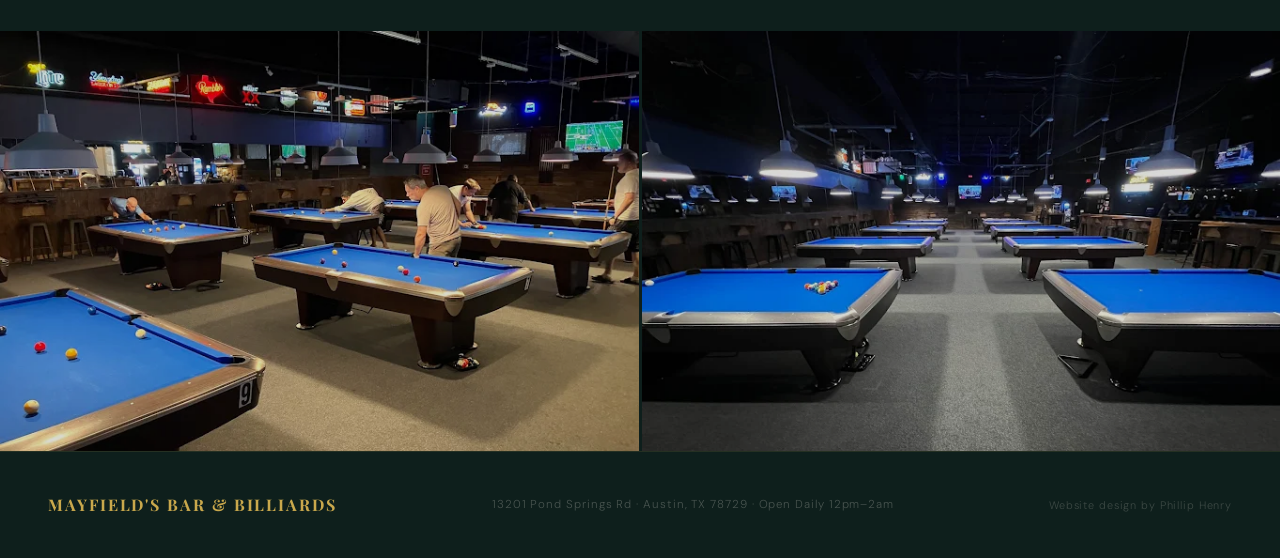
==== commit ff4f800b: "Add dual-league section: APA (running) and CTPL (coming soon) with contact info" ====
--- a/pool.html
+++ b/pool.html
@@ -4,7 +4,7 @@
 <meta charset="UTF-8">
 <meta name="viewport" content="width=device-width, initial-scale=1.0">
 <title>Pool, Rates & League — Mayfield's Bar & Billiards</title>
-<meta name="description" content="Pool tables at Mayfield's Bar & Billiards. $6/hr happy hour, $12/hr after 7pm. APA Pool League meets every Monday and Wednesday — handicapped play, all skill levels welcome.">
+<meta name="description" content="Pool tables at Mayfield's Bar & Billiards. $6/hr happy hour, $12/hr after 7pm. APA Pool League on Mondays & Wednesdays. Central Texas Pool Leagues coming soon.">
 <link rel="preconnect" href="https://fonts.googleapis.com">
 <link href="https://fonts.googleapis.com/css2?family=Playfair+Display:wght@700;900&family=DM+Sans:wght@300;400;500&display=swap" rel="stylesheet">
 <link rel="stylesheet" href="styles.css">
@@ -38,7 +38,7 @@
 <div class="page-hero">
   <p class="section-label">Pool &amp; Billiards</p>
   <h1>Tables, Rates<br><span style="color: var(--gold);">&amp; League</span></h1>
-  <p>Grab a table any time — or get competitive. Mayfield's hosts APA Pool League every Monday and Wednesday.</p>
+  <p>Grab a table any time — or get competitive. Mayfield's hosts APA Pool League on Mondays and Wednesdays, with Central Texas Pool Leagues coming soon.</p>
 </div>
 
 <!-- POOL RATES -->
@@ -64,48 +64,90 @@
   </div>
 </section>
 
-<!-- LEAGUE -->
+<!-- LEAGUES -->
 <section class="league-section" id="league">
-  <p class="section-label">APA Pool League</p>
+  <p class="section-label">Leagues at Mayfield's</p>
   <h2 class="section-title">Play competitive pool</h2>
   <div class="gold-rule"></div>
   <p class="league-intro">
-    Mayfield's is a host location for the APA — the American Poolplayers Association, the world's largest amateur pool league. Teams play 8-ball and 9-ball formats using the APA's Equalizer® handicap system, which levels the field so players of any skill level compete fairly. Top teams can qualify for the APA's annual national championship in Las Vegas.
+    Mayfield's hosts competitive pool leagues at every level. Whether you're chasing a trip to Vegas or just want a reason to come back every week, there's a spot for you.
   </p>
 
-  <div class="league-grid">
-
-    <div class="league-card">
-      <h3>League Nights</h3>
-      <div class="league-night">
-        <span class="league-day-name">Monday</span>
-        <span class="league-night-tag">Weekly</span>
+  <!-- APA -->
+  <div class="league-block">
+    <div class="league-block-head">
+      <div>
+        <span class="league-status">Running Now</span>
+        <h3>APA Pool League</h3>
+        <p class="league-block-sub">American Poolplayers Association &nbsp;·&nbsp; World's Largest Amateur Pool League</p>
       </div>
-      <div class="league-night">
-        <span class="league-day-name">Wednesday</span>
-        <span class="league-night-tag">Weekly</span>
+      <div class="league-nights-row">
+        <span class="league-night-tag">Monday</span>
+        <span class="league-night-tag">Wednesday</span>
       </div>
     </div>
+    <div class="league-block-body">
+      <div>
+        <p class="league-block-desc">
+          The APA uses The Equalizer® handicap system to level the playing field — beginners and veterans compete on the same team. Teams play 8-ball and 9-ball formats, and top finishers qualify for the APA National Championship in Las Vegas with nearly $2 million in annual prize money on the line.
+        </p>
+        <ul class="league-perks">
+          <li>8-ball and 9-ball team formats</li>
+          <li>Equalizer® handicap system — any skill level welcome</li>
+          <li>APA members play pool at half price at Mayfield's every day, all day</li>
+          <li>Top teams qualify for the APA National Championship in Las Vegas</li>
+        </ul>
+      </div>
+      <div class="league-contact-card">
+        <h4>Get Involved</h4>
+        <a href="tel:+15127771217" class="contact-line">(512) 777-1217</a>
+        <a href="mailto:apa@apaaustin.com" class="contact-line">apa@apaaustin.com</a>
+      </div>
+    </div>
+  </div>
 
-    <div class="league-card">
-      <h3>What to Expect</h3>
-      <ul class="league-perks">
-        <li>Half-price pool at Mayfield's every day, all day</li>
-        <li>8-ball and 9-ball team formats</li>
-        <li>Handicap system keeps it fair — beginners and veterans on the same team</li>
-        <li>Qualifying teams compete at the APA National Championship in Las Vegas</li>
-      </ul>
+  <!-- CTPL -->
+  <div class="league-block">
+    <div class="league-block-head">
+      <div>
+        <span class="league-status soon">Coming Soon</span>
+        <h3>Central Texas Pool Leagues</h3>
+        <p class="league-block-sub">CTPL &nbsp;·&nbsp; Local Austin League &nbsp;·&nbsp; Start Date TBD</p>
+      </div>
+      <div class="league-nights-row">
+        <span class="league-night-tag" style="opacity: 0.45;">Nights TBD</span>
+      </div>
     </div>
+    <div class="league-block-body">
+      <div>
+        <p class="league-block-desc">
+          Central Texas Pool Leagues is a local Austin organization bringing structured, cash-prize competition to neighborhood bars. CTPL offers a wide range of formats — 8-ball, 10-ball, Lagger's Choice, and Scotch Doubles — in singles, doubles, and team configurations. Skill placement is handled through Fargo ratings, and top players travel to tournaments including Vegas Nationals.
+        </p>
+        <ul class="league-perks">
+          <li>8-ball, 10-ball, and Lagger's Choice formats</li>
+          <li>Singles, doubles, and team play options</li>
+          <li>Cash leagues with Vegas Nationals opportunity</li>
+          <li>BCAPL licensed instructor available for skill development</li>
+          <li>Fargo ratings used for fair skill placement</li>
+        </ul>
+      </div>
+      <div class="league-contact-card">
+        <h4>Pre-Register</h4>
+        <a href="tel:+15125932650" class="contact-line">(512) 593-2650</a>
+        <a href="mailto:leaguesupport@centraltexaspoolleagues.com" class="contact-line">leaguesupport@<br>centraltexaspoolleagues.com</a>
+        <a href="https://centraltexaspoolleagues.com/player-registration/" class="contact-line external" target="_blank" rel="noopener noreferrer">Player Registration ↗</a>
+      </div>
+    </div>
+  </div>
 
-  </div>
 </section>
 
-<!-- JOIN LEAGUE CTA -->
+<!-- LEAGUE CTA -->
 <div class="league-join">
-  <p class="section-label" style="text-align: center;">Want In?</p>
-  <h2 class="section-title" style="text-align: center; margin-bottom: 1rem;">Join the APA at Mayfield's</h2>
-  <p>Stop in on a Monday or Wednesday to watch a match and meet the team — or reach out on Instagram and we'll point you in the right direction. No experience necessary; the handicap system takes care of the rest.</p>
-  <a href="https://www.instagram.com/mayfields_bar__and_billiards/" class="btn-primary" target="_blank" rel="noopener noreferrer">Message Us on Instagram</a>
+  <p class="section-label" style="text-align: center;">Questions?</p>
+  <h2 class="section-title" style="text-align: center; margin-bottom: 1rem;">Come see us at the bar</h2>
+  <p>Stop in on a Monday or Wednesday to watch an APA match and meet the team. Contact either league directly using the info above, or reach out on Instagram and we'll point you in the right direction.</p>
+  <a href="https://www.instagram.com/mayfields_bar__and_billiards/" class="btn-ghost" target="_blank" rel="noopener noreferrer">Follow us on Instagram</a>
 </div>
 
 <!-- PHOTO STRIP -->
--- a/styles.css
+++ b/styles.css
@@ -595,47 +595,67 @@
 .league-intro {
   font-size: 1.05rem;
   color: rgba(245, 240, 232, 0.7);
-  max-width: 560px;
+  max-width: 620px;
   line-height: 1.8;
   margin-bottom: 3rem;
 }
 
-.league-grid {
-  display: grid;
-  grid-template-columns: 1fr 1fr;
-  gap: 1.5px;
-  background: rgba(201, 168, 76, 0.15);
-}
-
-.league-card {
-  background: var(--teal);
-  padding: 2.5rem;
-}
-
-.league-card h3 {
-  font-family: 'Playfair Display', serif;
-  font-size: 1.2rem;
-  color: var(--gold);
+/* Individual league block */
+.league-block {
+  border: 1px solid rgba(201, 168, 76, 0.18);
   margin-bottom: 1.5rem;
-  letter-spacing: 0.03em;
-}
-
-.league-night {
-  display: flex;
-  align-items: center;
-  gap: 1.5rem;
-  padding: 1.1rem 0;
+}
+
+.league-block:last-child { margin-bottom: 0; }
+
+.league-block-head {
+  display: flex;
+  justify-content: space-between;
+  align-items: flex-start;
+  gap: 2rem;
+  padding: 2rem 2.5rem 1.5rem;
   border-bottom: 1px solid rgba(201, 168, 76, 0.1);
-}
-
-.league-night:last-of-type { border-bottom: none; }
-
-.league-day-name {
-  font-family: 'Playfair Display', serif;
-  font-size: 1.3rem;
+  background: rgba(201, 168, 76, 0.03);
+}
+
+.league-status {
+  display: inline-block;
+  font-size: 0.62rem;
+  letter-spacing: 0.22em;
+  text-transform: uppercase;
+  background: var(--gold);
+  color: var(--dark);
+  padding: 0.25rem 0.65rem;
+  font-weight: 500;
+  margin-bottom: 0.6rem;
+}
+
+.league-status.soon {
+  background: transparent;
+  color: var(--gold);
+  border: 1px solid rgba(201, 168, 76, 0.4);
+}
+
+.league-block h3 {
+  font-family: 'Playfair Display', serif;
+  font-size: 1.6rem;
   font-weight: 700;
   color: var(--cream);
-  min-width: 130px;
+  margin-bottom: 0.3rem;
+}
+
+.league-block-sub {
+  font-size: 0.75rem;
+  color: rgba(245, 240, 232, 0.38);
+  letter-spacing: 0.06em;
+}
+
+.league-nights-row {
+  display: flex;
+  gap: 0.6rem;
+  flex-wrap: wrap;
+  flex-shrink: 0;
+  padding-top: 0.25rem;
 }
 
 .league-night-tag {
@@ -644,7 +664,23 @@
   text-transform: uppercase;
   color: var(--gold);
   background: rgba(201, 168, 76, 0.1);
-  padding: 0.3rem 0.7rem;
+  padding: 0.35rem 0.8rem;
+  white-space: nowrap;
+}
+
+.league-block-body {
+  display: grid;
+  grid-template-columns: 1fr auto;
+  gap: 3rem;
+  padding: 2rem 2.5rem 2.5rem;
+  align-items: start;
+}
+
+.league-block-desc {
+  font-size: 0.95rem;
+  color: rgba(245, 240, 232, 0.7);
+  line-height: 1.8;
+  margin-bottom: 1.5rem;
 }
 
 .league-perks {
@@ -655,10 +691,10 @@
   display: flex;
   align-items: flex-start;
   gap: 0.75rem;
-  padding: 0.85rem 0;
-  border-bottom: 1px solid rgba(201, 168, 76, 0.1);
-  font-size: 0.95rem;
-  color: rgba(245, 240, 232, 0.8);
+  padding: 0.75rem 0;
+  border-bottom: 1px solid rgba(201, 168, 76, 0.08);
+  font-size: 0.9rem;
+  color: rgba(245, 240, 232, 0.75);
   line-height: 1.5;
 }
 
@@ -669,8 +705,42 @@
   color: var(--gold);
   font-size: 0.8rem;
   flex-shrink: 0;
-  margin-top: 0.15rem;
-}
+  margin-top: 0.1rem;
+}
+
+/* Contact card inside each league block */
+.league-contact-card {
+  background: rgba(14, 31, 28, 0.6);
+  border: 1px solid rgba(201, 168, 76, 0.15);
+  padding: 1.5rem 1.8rem;
+  min-width: 220px;
+  max-width: 280px;
+}
+
+.league-contact-card h4 {
+  font-size: 0.65rem;
+  letter-spacing: 0.25em;
+  text-transform: uppercase;
+  color: var(--gold);
+  margin-bottom: 1.1rem;
+}
+
+.contact-line {
+  display: block;
+  font-size: 0.85rem;
+  color: rgba(245, 240, 232, 0.7);
+  text-decoration: none;
+  margin-bottom: 0.65rem;
+  line-height: 1.4;
+  overflow-wrap: break-word;
+  word-break: break-all;
+  transition: color 0.2s;
+}
+
+.contact-line:last-child { margin-bottom: 0; }
+.contact-line:hover { color: var(--gold); }
+.contact-line.external { color: var(--gold); opacity: 0.8; word-break: normal; }
+.contact-line.external:hover { opacity: 1; }
 
 .league-join {
   background: var(--dark);
@@ -682,7 +752,7 @@
   font-size: 1rem;
   color: rgba(245, 240, 232, 0.65);
   margin-bottom: 2rem;
-  max-width: 420px;
+  max-width: 460px;
   margin-left: auto;
   margin-right: auto;
   line-height: 1.7;
@@ -816,9 +886,12 @@
   .photo-strip img { height: 260px; }
 
   .specials-grid,
-  .league-grid,
   .page-link-grid { grid-template-columns: 1fr; gap: 0; }
 
+  .league-block-head { flex-direction: column; gap: 1rem; }
+  .league-block-body { grid-template-columns: 1fr; gap: 1.5rem; }
+  .league-contact-card { max-width: 100%; }
+
   .rates-container { flex-direction: column; }
 
   footer { flex-direction: column; gap: 1rem; text-align: center; }
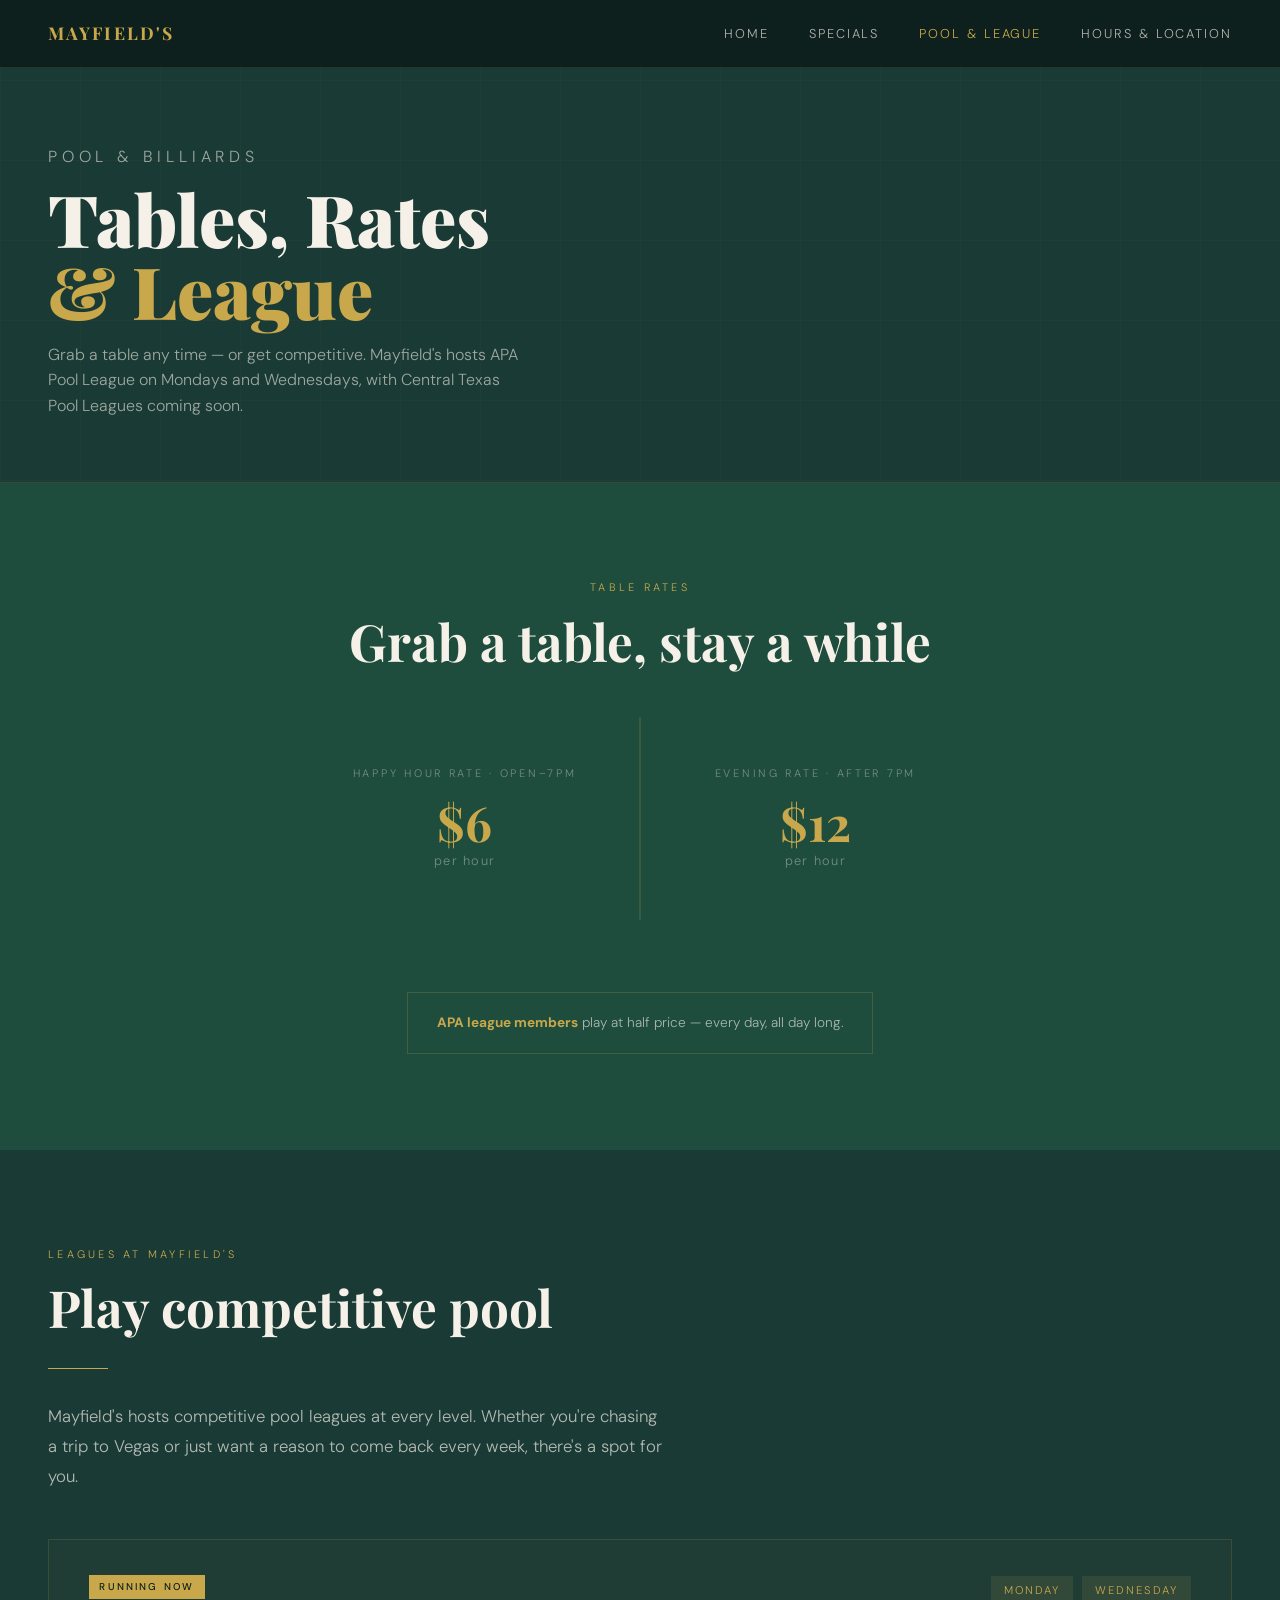
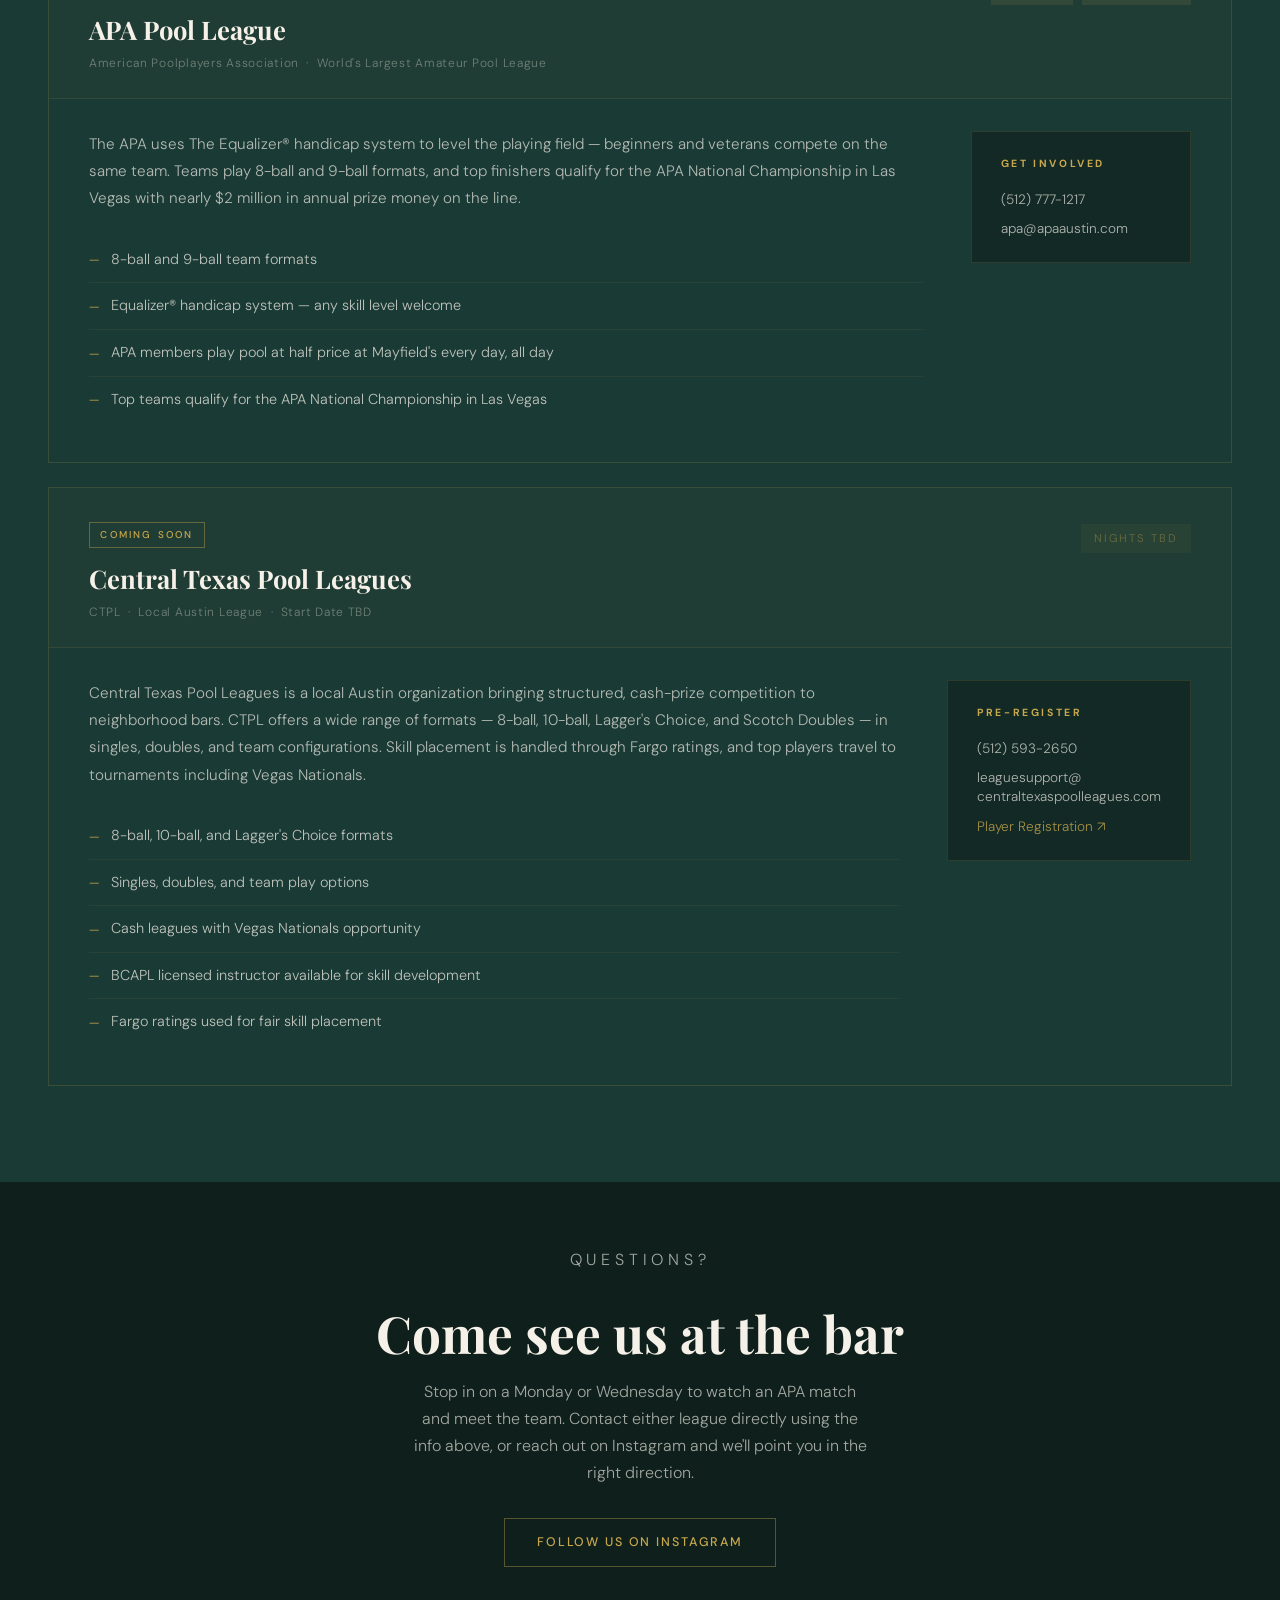
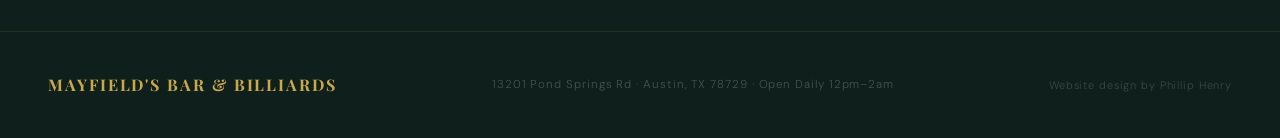
==== commit 7df208f7: "Remove photo strip from pool page — footer was cutting into images" ====
--- a/pool.html
+++ b/pool.html
@@ -150,12 +150,6 @@
   <a href="https://www.instagram.com/mayfields_bar__and_billiards/" class="btn-ghost" target="_blank" rel="noopener noreferrer">Follow us on Instagram</a>
 </div>
 
-<!-- PHOTO STRIP -->
-<div class="photo-strip">
-  <img src="images/players.webp" alt="Players shooting pool at Mayfield's">
-  <img src="images/tables-empty.webp" alt="Pool tables at Mayfield's Bar & Billiards">
-</div>
-
 <!-- FOOTER -->
 <footer>
   <a href="index.html" class="footer-logo">Mayfield's Bar &amp; Billiards</a>
